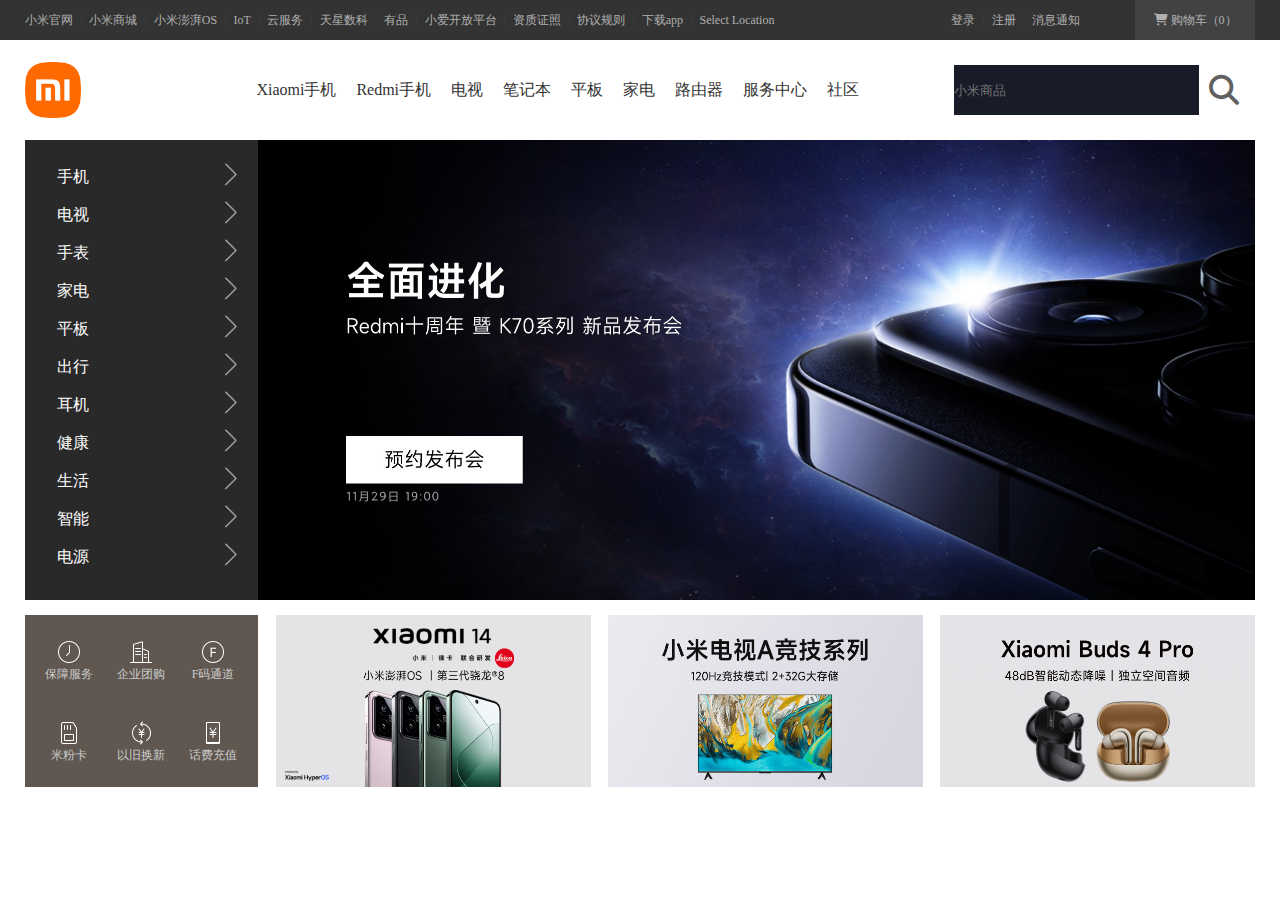
==== index.html @ 454fbfd1 "测试github pages" ====
<!DOCTYPE html>
<html lang="en">
<head>
    <meta charset="UTF-8">
    <title>小米商城</title>
    <link rel="stylesheet" href="css/all.min.css">
    <link rel="stylesheet" href="css/iconfont.css">
    <style>
        *{margin: 0;padding: 0;}
        a{text-decoration: none;color: white;}
        li{list-style: none;}
        @keyframes jianbian{
            0%{opacity: 0;}
            25%{opacity: 0.25;}
            50%{opacity: 0.5;}
            75%{opacity: 0.75;}
            100%{opacity: 1;}
        }
        #banner{
            height: 40px;
            margin: 0;padding: 0;
            background-color: rgb(51, 51, 51);
        }
        #banner #content{
            width: 1230px;
            margin: 0 auto;
        }
        #banner #content .banner1 ul {
            width: 100%;height: 100%;
        }
        #banner #content .banner1 ul li{
            float: left;
            font-size: 12px;
            margin-top: 20px;
            transform: translateY(-50%);
        }
        #banner #content .banner1 ul li:hover a{
            color: white;
        }
        #banner #content .banner1 ul li::after{
            content: '|';
            color: rgb(62, 62, 62);
            margin: 0 7px;
        }
        #banner #content .banner1 ul li:nth-child(12)::after,
        #banner #content .banner1 ul li:nth-child(15)::after{
            content: '';
        }
        #banner #content .banner1 ul li:nth-child(13){
            margin-left: 163px;
        }
        #banner #content .banner1 ul li a{
            color: rgb(176, 176, 176);
        }
        #banner #content .banner2{
            display: flex;
            position: relative;
            align-items: center;
            justify-content: center;
            margin-left: 1110px;
            width: 120px;height: 40px;
            background-color: rgb(66, 66, 66);
        }
        #banner #content .banner2 a{
            font-size: 12px;
            color: rgb(176, 176, 176);
        }
        #banner #content .banner2:hover,
        #banner #content .banner2:hover a{
            color: orangered;
            background-color: white;
        }
        #banner #content .banner2:hover div{
            display: flex;
            align-items: center;
            justify-content: center;
            animation: jianbian 400ms linear 0ms 1 normal both;
            font-size: 12px;
            color: black;
        }
        #banner #content .banner2 div{
            display: none;
            position: absolute;
            z-index: 2;
            right: 0%;top: 40px;
            width: 330px;height: 100px;
            background-color: white;
            box-shadow: 0 2px 4px black;
        }
        #all{
            position: relative;
            width: 1230px;
            margin: 0 auto;
        }
        #top{
            position: relative;
            width: 1230px;
            height: 100px;
        }
        #top #logo{
            width: 56px;height: 56px;
            position: absolute;
            top: 50%;
            transform: translateY(-50%);
        }
        #top #r_nav,#top #search{
            position: absolute;
            top: 50%;left: 18%;
            transform: translateY(-50%);
        }
        #top #r_nav li{
            float: left;
            margin: 10px;
            text-align: center;
        }
        #top #r_nav li a{
            font-size: 16px;
            color: rgb(51, 51, 51);
        }
        #top #r_nav li a:hover{
            color: orangered;
        }
        #top #search{
            left: 929px;
            width: 301px;height: 50px;
            transform: translateY(-50%);
        }
        #top #search input{
            float: left;
            border: none;
            height: 50px;width: 245px;
            background-color: rgb(24, 27, 40);
        }
        #top #search input:focus {
            outline: none;
        }
        #top #search button{
            float: left;
            border: none;
            height: 50px;width: 50px;
            font-size: 30px;
            background-color: white;
            color: rgb(97, 97, 97);
        }
        #top #search button:hover{
            animation: jianbian 1000ms linear 0ms 1 normal both;
            background-color: orangered;
            color: white;
        }
        #left{
            position: absolute;
            z-index: 1;
            width: 233px;
            height: 460px;
            background-color: rgba(82, 82, 82, 0.5);
        }
        #left #left_nav{
            margin-top: 18px;
        }
        #left #left_nav,#left #left_nav li{
            width: 100%;
            padding: 0;
        }
        #left #left_nav li{
            margin: 0;
            line-height: 38px;
            text-indent: 2em;
            height: 38px;
        }
        #left #left_nav li span{
            display: block;
            color: white;
            width: 100%;
            height: 100%;
        }
        #left #left_nav li span::after{
            display: inline-block;
            margin-left: 55%;
            vertical-align: middle;
            width: 30px;height: 30px;
            content: '';
            background: url(images/箭头.png) no-repeat;
            background-size: 23px,23px;
        }
        #left #left_nav li:hover{
            background-color: orangered;
        }

        #left #left_nav .phone:hover #nav_phone,
        #nav_phone:hover,
        #left #left_nav .tv:hover #nav_tv,
        #nav_tv:hover,
        #left #left_nav .watch:hover #nav_watch,
        #nav_watch:hover,
        #left #left_nav .gear:hover #nav_gear,
        #nav_gear:hover,
        #left #left_nav .flat:hover #nav_flat,
        #nav_flat:hover,
        #left #left_nav .travel:hover #nav_travel,
        #nav_travel:hover,
        #left #left_nav .earphone:hover #nav_earphone,
        #nav_earphone:hover,
        #left #left_nav .health:hover #nav_health,
        #nav_health:hover,
        #left #left_nav .life:hover #nav_life,
        #nav_life:hover,
        #left #left_nav .mind:hover #nav_mind,
        #nav_mind:hover,
        #left #left_nav .power:hover #nav_power,
        #nav_power:hover{
            display: block;
        }

        #nav_phone,#nav_tv,#nav_watch,
        #nav_gear,#nav_flat,#nav_travel,
        #nav_earphone,#nav_health,
        #nav_life,#nav_mind,#nav_power{
            position: absolute;
            display: none;
            z-index: 1;
            left: 233px;top: 0;
            box-shadow: 2px 2px 5px gray;
            width: 300px;height: 460px;
            background-color: white;
        }
        #nav_phone dd,#nav_phone a,
        #nav_tv dd,#nav_tv a,
        #nav_watch dd,#nav_watch a,
        #nav_gear dd,#nav_gear a,
        #nav_flat dd,#nav_flat a,
        #nav_travel dd,#nav_travel a,
        #nav_earphone dd,#nav_earphone a,
        #nav_health dd,#nav_health a,
        #nav_life dd,#nav_life a,
        #nav_mind dd,#nav_mind a,
        #nav_power dd,#nav_power a{
            margin: 20px 0 0 0;
            text-align: center;
            font-size: 20px;
            color: black;

        }

        #nav_phone a:hover,
        #nav_tv a:hover,
        #nav_watch a:hover,
        #nav_gear a:hover,
        #nav_flat a:hover,
        #nav_travel a:hover,
        #nav_earphone a:hover,
        #nav_health a:hover,
        #nav_life a:hover,
        #nav_mind a:hover,
        #nav_power a:hover{
            color: orangered;
        }

        #main{
            position: absolute;
            z-index: 0;
            width: 1230px;
            height: 460px;
            background-color: yellow;
        }
        #bottom{
            width: 1230px;
            height: 172px;
        }
        #bottom #bottom1{
            float: left;
            width: 233px;
            height: 100%;
            background-color: rgb(95, 87, 80);
        }
        #bottom #bottom1 ul{
            width: 233px;
            height: 100%;
            padding: 0;
        }
        #bottom #bottom1 ul li{
            float: left;
            margin: 15px 0 13px 16px;
            width: 56px;
            text-align: center;
        }
        #bottom #bottom1 ul li a{
            font-size: 12px;
            color: rgb(204, 204, 204);
        }
        #bottom #bottom1 ul li a:hover{
            color: white;
        }
        #bottom #bottom1 ul li img{
            display: block;
            margin: 10px 0 0px 50%;
            transform: translateX(-50%);
        }
        #bottom #bottom2{
            float: left;
            margin-left: 18px;
            width: 979px;
            height: 100%;
        }
        #bottom #bottom2 div{
            float: left;
            margin-left: 17px;
            width: 315px;height: 100%;
        }
        #bottom #bottom2 div:first-child{
            margin-left: 0;
        }
        #box{
            width: 1230px;
            height: 460px;
            margin-bottom: 15px;
        }
    </style>
    <script>
        function resetsize(){
            var allWidth = document.getElementById('all').offsetWidth;
            if (window.innerWidth < allWidth) {
                document.body.style.width = allWidth + 'px';
            } else {
                document.body.style.width = '100%';
            }
        }
        window.addEventListener('resize', resetsize);
        window.addEventListener('pageshow',resetsize);
    </script>
</head>
<body>
    <div id="banner">
        <div id="content">
            <div class="banner1">
                <ul>
                    <li><a href="">小米官网</a></li>
                    <li><a href="">小米商城</a></li>
                    <li><a href="">小米澎湃OS</a></li>
                    <li><a href="">IoT</a></li>
                    <li><a href="">云服务</a></li>
                    <li><a href="">天星数科</a></li>
                    <li><a href="">有品</a></li>
                    <li><a href="">小爱开放平台</a></li>
                    <li><a href="">资质证照</a></li>
                    <li><a href="">协议规则</a></li>
                    <li><a href="">下载app</a></li>
                    <li><a href="">Select Location</a></li>
                    <li><a href="">登录</a></li>
                    <li><a href="">注册</a></li>
                    <li><a href="">消息通知</a></li>
                </ul>
            </div>
            <div class="banner2">
                <a href=""><i class="fa fa-shopping-cart"></i> 购物车（0）</a>
                <div><p>购物车中还没有商品，赶紧选购吧！</p></div>
            </div>
        </div>
    </div>
    <div id="all">
        <div id="top">
            <div id="logo">
                <a href=""><img src="images/logo-mi2.png" width="56" height="56" alt=""></a>
            </div>
            <div id="r_nav">
                <nav>
                    <li><a href="">Xiaomi手机</a></li>
                    <li><a href="">Redmi手机</a></li>
                    <li><a href="">电视</a></li>
                    <li><a href="">笔记本</a></li>
                    <li><a href="">平板</a></li>
                    <li><a href="">家电</a></li>
                    <li><a href="">路由器</a></li>
                    <li><a href="">服务中心</a></li>
                    <li><a href="">社区</a></li>
                </nav>
            </div>
            <div id="search">
                <input placeholder="小米商品" type="text">
                <button type="submit" class="fas fa-search"></button>
            </div>
        </div>

        <div id="box">
            <div id="left">
                <div id="left_nav">
                    <li class="phone"><span>手机</span>
                        <div id="nav_phone">
                            <dd><a href=""><img class="fa fa-mobile" src="" alt="">小米8</a></dd>
                            <dd><a href=""><img class="fa fa-mobile" src="" alt="">小米9</a></dd>
                            <dd><a href=""><img class="fa fa-mobile" src="" alt="">小米10</a></dd>
                            <dd><a href=""><img class="fa fa-mobile" src="" alt="">小米11</a></dd>
                            <dd><a href=""><img class="fa fa-mobile" src="" alt="">小米12</a></dd>
                            <dd><a href=""><img class="fa fa-mobile" src="" alt="">小米13</a></dd>
                            <dd><a href=""><img class="fa fa-mobile" src="" alt="">小米14</a></dd>
                        </div>
                    </li>
                    <li class="tv"><span>电视</span>
                        <div id="nav_tv">
                            <dd><a href=""><img class="fa fa-tv" src="" alt="">小米电视a</a></dd>
                            <dd><a href=""><img class="fa fa-tv" src="" alt="">小米电视b</a></dd>
                            <dd><a href=""><img class="fa fa-tv" src="" alt="">小米电视c</a></dd>
                            <dd><a href=""><img class="fa fa-tv" src="" alt="">小米电视d</a></dd>
                            <dd><a href=""><img class="fa fa-tv" src="" alt="">小米电视e</a></dd>
                            <dd><a href=""><img class="fa fa-tv" src="" alt="">小米电视f</a></dd>
                            <dd><a href=""><img class="fa fa-tv" src="" alt="">小米电视g</a></dd>
                        </div>
                    </li>
                    <li class="watch"><span>手表</span>
                        <div id="nav_watch">
                            <dd><a href=""><img class="iconfont icon-chuandaishebei" src="" alt="">小米手表a</a></dd>
                            <dd><a href=""><img class="iconfont icon-chuandaishebei" src="" alt="">小米手表b</a></dd>
                            <dd><a href=""><img class="iconfont icon-chuandaishebei" src="" alt="">小米手表c</a></dd>
                            <dd><a href=""><img class="iconfont icon-chuandaishebei" src="" alt="">小米手表d</a></dd>
                            <dd><a href=""><img class="iconfont icon-chuandaishebei" src="" alt="">小米手表e</a></dd>
                            <dd><a href=""><img class="iconfont icon-chuandaishebei" src="" alt="">小米手表f</a></dd>
                            <dd><a href=""><img class="iconfont icon-chuandaishebei" src="" alt="">小米手表g</a></dd>
                        </div>
                    </li>
                    <li class="gear"><span>家电</span>
                        <div id="nav_gear">
                            <dd><a href=""><img class="iconfont icon-jiaju-" src="" alt="">小米家具a</a></dd>
                            <dd><a href=""><img class="iconfont icon-jiaju-" src="" alt="">小米家具b</a></dd>
                            <dd><a href=""><img class="iconfont icon-jiaju-" src="" alt="">小米家具c</a></dd>
                            <dd><a href=""><img class="iconfont icon-jiaju-" src="" alt="">小米家具d</a></dd>
                            <dd><a href=""><img class="iconfont icon-jiaju-" src="" alt="">小米家具e</a></dd>
                            <dd><a href=""><img class="iconfont icon-jiaju-" src="" alt="">小米家具f</a></dd>
                            <dd><a href=""><img class="iconfont icon-jiaju-" src="" alt="">小米家具g</a></dd>
                        </div>
                    </li>
                    <li class="flat"><span>平板</span>
                        <div id="nav_flat">
                            <dd><a href=""><img class="iconfont icon-pingban" src="" alt="">小米平板a</a></dd>
                            <dd><a href=""><img class="iconfont icon-pingban" src="" alt="">小米平板b</a></dd>
                            <dd><a href=""><img class="iconfont icon-pingban" src="" alt="">小米平板c</a></dd>
                            <dd><a href=""><img class="iconfont icon-pingban" src="" alt="">小米平板d</a></dd>
                            <dd><a href=""><img class="iconfont icon-pingban" src="" alt="">小米平板e</a></dd>
                            <dd><a href=""><img class="iconfont icon-pingban" src="" alt="">小米平板f</a></dd>
                            <dd><a href=""><img class="iconfont icon-pingban" src="" alt="">小米平板g</a></dd>
                        </div>
                    </li>
                    <li class="travel"><span>出行</span>
                        <div id="nav_travel">
                            <dd><a href=""><img class="iconfont icon-zihangche" src="" alt="">小米出行a</a></dd>
                            <dd><a href=""><img class="iconfont icon-zihangche" src="" alt="">小米出行b</a></dd>
                            <dd><a href=""><img class="iconfont icon-zihangche" src="" alt="">小米出行c</a></dd>
                            <dd><a href=""><img class="iconfont icon-zihangche" src="" alt="">小米出行d</a></dd>
                            <dd><a href=""><img class="iconfont icon-zihangche" src="" alt="">小米出行e</a></dd>
                            <dd><a href=""><img class="iconfont icon-zihangche" src="" alt="">小米出行f</a></dd>
                            <dd><a href=""><img class="iconfont icon-zihangche" src="" alt="">小米出行g</a></dd>
                        </div>
                    </li>
                    <li class="earphone"><span>耳机</span>
                        <div id="nav_earphone">
                            <dd><a href=""><img class="iconfont icon-erji" src="" alt="">小米耳机a</a></dd>
                            <dd><a href=""><img class="iconfont icon-erji" src="" alt="">小米耳机b</a></dd>
                            <dd><a href=""><img class="iconfont icon-erji" src="" alt="">小米耳机c</a></dd>
                            <dd><a href=""><img class="iconfont icon-erji" src="" alt="">小米耳机d</a></dd>
                            <dd><a href=""><img class="iconfont icon-erji" src="" alt="">小米耳机e</a></dd>
                            <dd><a href=""><img class="iconfont icon-erji" src="" alt="">小米耳机f</a></dd>
                            <dd><a href=""><img class="iconfont icon-erji" src="" alt="">小米耳机g</a></dd>
                        </div>
                    </li>
                    <li class="health"><span>健康</span>
                        <div id="nav_health">
                            <dd><a href=""><img class="iconfont icon-jiankang" src="" alt="">洗手机</a></dd>
                            <dd><a href=""><img class="iconfont icon-jiankang" src="" alt="">剃须机</a></dd>
                            <dd><a href=""><img class="iconfont icon-jiankang" src="" alt="">牙刷</a></dd>
                            <dd><a href=""><img class="iconfont icon-jiankang" src="" alt="">吹风机</a></dd>
                            <dd><a href=""><img class="iconfont icon-jiankang" src="" alt="">走步机</a></dd>
                            <dd><a href=""><img class="iconfont icon-jiankang" src="" alt="">体脂秤</a></dd>
                            <dd><a href=""><img class="iconfont icon-jiankang" src="" alt="">米家筋膜枪</a></dd>
                        </div>
                    </li>
                    <li class="life"><span>生活</span>
                        <div id="nav_life">
                            <dd><a href=""><img class="iconfont icon-icon" src="" alt="">小肩包</a></dd>
                            <dd><a href=""><img class="iconfont icon-icon" src="" alt="">旅行箱</a></dd>
                            <dd><a href=""><img class="iconfont icon-icon" src="" alt="">收纳袋</a></dd>
                            <dd><a href=""><img class="iconfont icon-icon" src="" alt="">运动鞋</a></dd>
                            <dd><a href=""><img class="iconfont icon-icon" src="" alt="">眼镜</a></dd>
                            <dd><a href=""><img class="iconfont icon-icon" src="" alt="">螺丝刀</a></dd>
                            <dd><a href=""><img class="iconfont icon-icon" src="" alt="">水杯</a></dd>
                        </div>
                    </li>
                    <li class="mind"><span>智能</span>
                        <div id="nav_mind">
                            <dd><a href=""><img class="iconfont icon-wuguan" src="" alt="">CyberDog</a></dd>
                            <dd><a href=""><img class="iconfont icon-wuguan" src="" alt="">打印机</a></dd>
                            <dd><a href=""><img class="iconfont icon-wuguan" src="" alt="">小米路由器</a></dd>
                            <dd><a href=""><img class="iconfont icon-wuguan" src="" alt="">对讲机</a></dd>
                            <dd><a href=""><img class="iconfont icon-wuguan" src="" alt="">摄像头</a></dd>
                            <dd><a href=""><img class="iconfont icon-wuguan" src="" alt="">小爱音响</a></dd>
                            <dd><a href=""><img class="iconfont icon-wuguan" src="" alt="">智能门锁</a></dd>
                        </div>
                    </li>
                    <li class="power"><span>电源</span>
                        <div id="nav_power">
                            <dd><a href=""><img class="iconfont icon-dianyuan" src="" alt="">插排插座</a></dd>
                            <dd><a href=""><img class="iconfont icon-dianyuan" src="" alt="">移动电源</a></dd>
                            <dd><a href=""><img class="iconfont icon-dianyuan" src="" alt="">数据线</a></dd>
                            <dd><a href=""><img class="iconfont icon-dianyuan" src="" alt="">充电器</a></dd>
                            <dd><a href=""><img class="iconfont icon-dianyuan" src="" alt="">电池</a></dd>
                            <dd><a href=""><img class="iconfont icon-dianyuan" src="" alt="">黑鲨配件</a></dd>
                            <dd><a href=""><img class="iconfont icon-dianyuan" src="" alt="">其他配件</a></dd>
                        </div>
                    </li>
                </div>
            </div>
            <div id="main">
                <a href=""><img src="images/k70.jpg" width="100%" height="100%" alt=""></a>
            </div>
        </div>

        <div id="bottom">
            <div id="bottom1">
                <ul>
                    <li><a href=""><img src="images/fuwu.png" width="24" height="24" alt="">保障服务</a></li>
                    <li><a href=""><img src="images/qiye.png" width="24" height="24" alt="">企业团购</a></li>
                    <li><a href=""><img src="images/fcode.png" width="24" height="24" alt="">F码通道</a></li>
                    <li><a href=""><img src="images/mifengka.png" width="24" height="24" alt="">米粉卡</a></li>
                    <li><a href=""><img src="images/oldnew.png" width="24" height="24" alt="">以旧换新</a></li>
                    <li><a href=""><img src="images/huafei.png" width="24" height="24" alt="">话费充值</a></li>
                </ul>
            </div>
            <div id="bottom2">
                <div><a href=""><img src="images/buttom1.png" width="100%" height="100%" alt=""></a></div>
                <div><a href=""><img src="images/buttom2.png" width="100%" height="100%" alt=""></a></div>
                <div><a href=""><img src="images/buttom3.png" width="100%" height="100%" alt=""></a></div>
            </div>
        </div>
    </div>

</body>
</html>
---- css/iconfont.css ----
@font-face {
  font-family: "iconfont"; /* Project id 4343903 */
  src: url('../webfonts/ficonfont.woff2?t=1701054016685') format('woff2'),
       url('../webfonts/iconfont.woff?t=1701054016685') format('woff'),
       url('../webfonts/iconfont.ttf?t=1701054016685') format('truetype');
}

.iconfont {
  font-family: "iconfont" !important;
  font-size: 20px;
  -webkit-font-smoothing: antialiased;
  -moz-osx-font-smoothing: grayscale;
}

.icon-icon:before {
  content: "\e66c";
}

.icon-erji:before {
  content: "\e636";
}

.icon-wuguan:before {
  content: "\ec5f";
}

.icon-zihangche:before {
  content: "\ec69";
}

.icon-jiankang:before {
  content: "\e614";
}

.icon-dianyuan:before {
  content: "\e78e";
}

.icon-pingban:before {
  content: "\e641";
}

.icon-jiaju-:before {
  content: "\e82c";
}

.icon-chuandaishebei:before {
  content: "\e666";
}
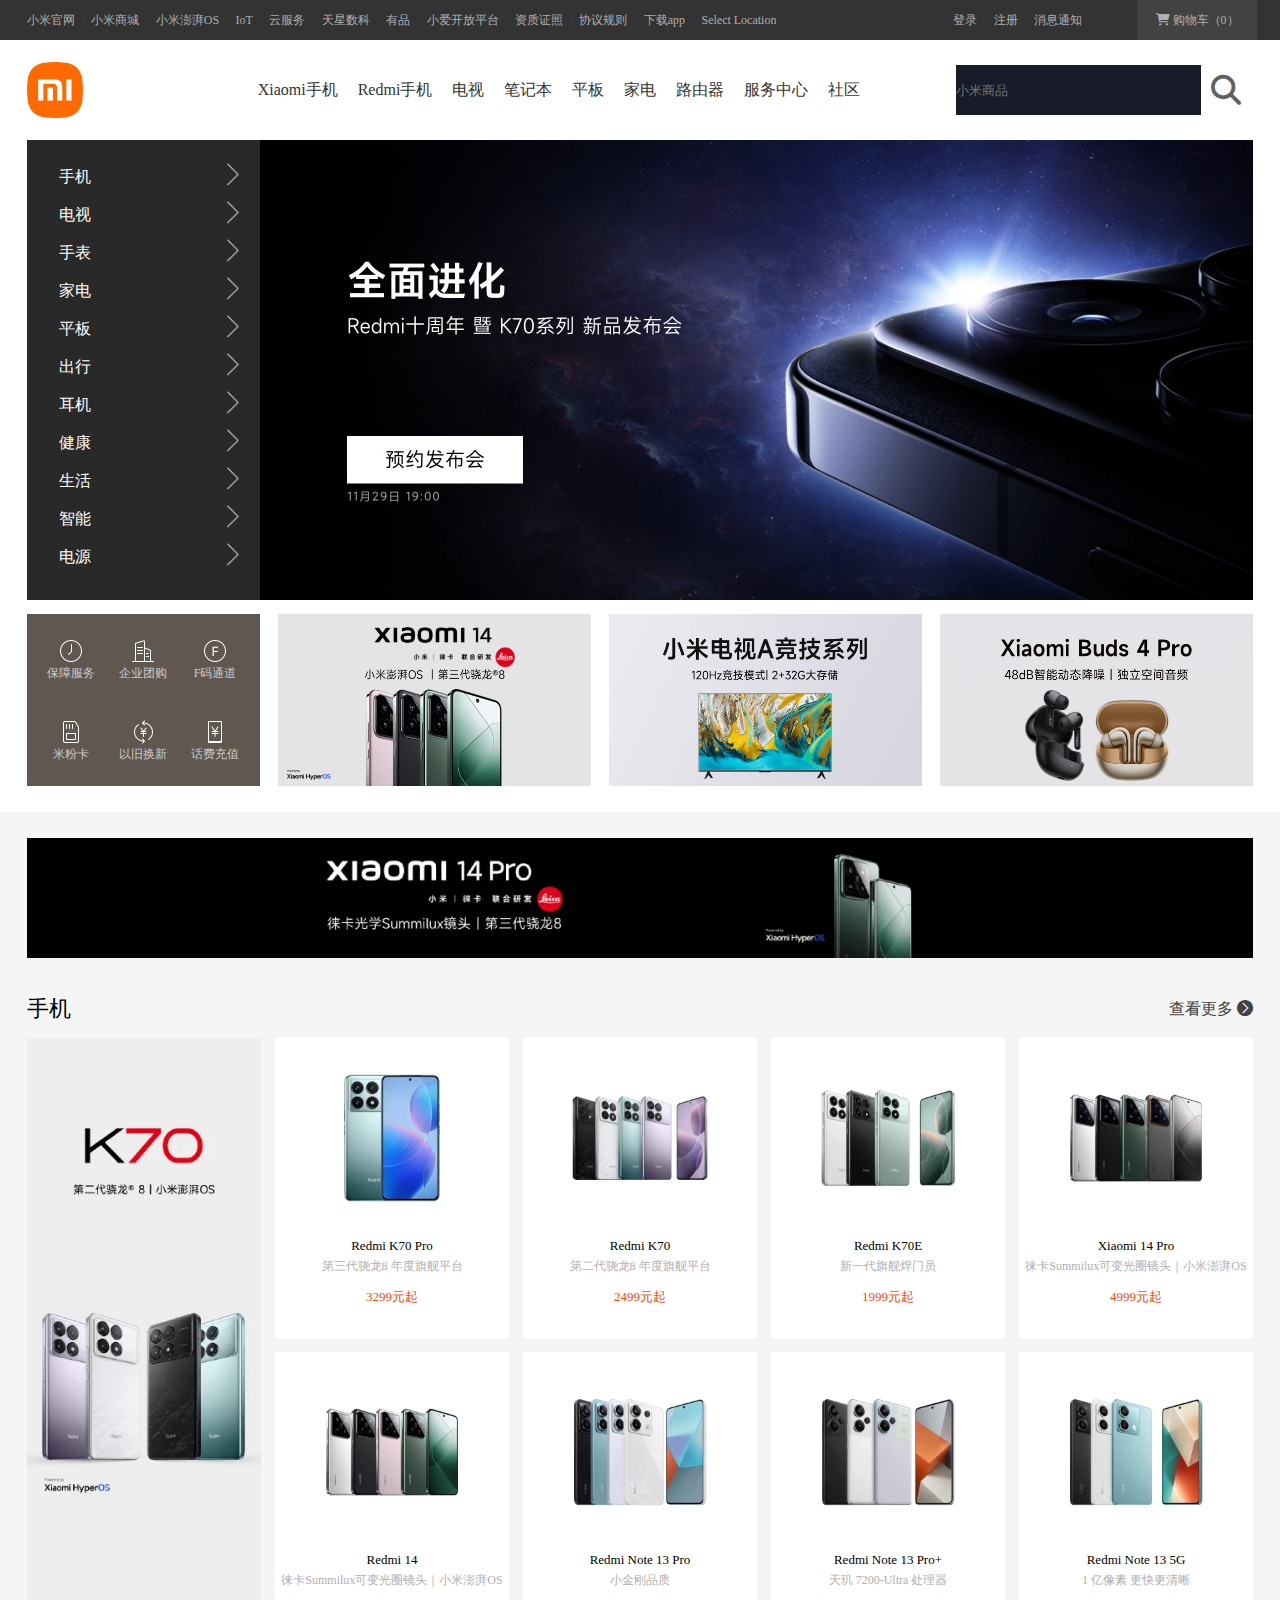
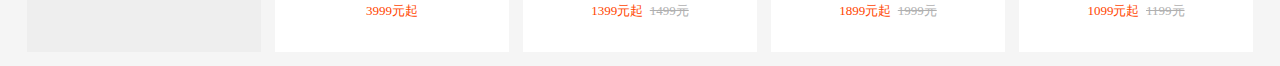
==== commit 572c3a0a: "完善网站下面部分" ====
--- a/index.html
+++ b/index.html
@@ -22,7 +22,7 @@
             background-color: rgb(51, 51, 51);
         }
         #banner #content{
-            width: 1230px;
+            width: 1226px;
             margin: 0 auto;
         }
         #banner #content .banner1 ul {
@@ -89,12 +89,12 @@
         }
         #all{
             position: relative;
-            width: 1230px;
+            width: 1226px;
             margin: 0 auto;
         }
         #top{
             position: relative;
-            width: 1230px;
+            width: 1226px;
             height: 100px;
         }
         #top #logo{
@@ -186,42 +186,33 @@
             background-color: orangered;
         }
 
-        #left #left_nav .phone:hover #nav_phone,
-        #nav_phone:hover,
-        #left #left_nav .tv:hover #nav_tv,
-        #nav_tv:hover,
-        #left #left_nav .watch:hover #nav_watch,
-        #nav_watch:hover,
-        #left #left_nav .gear:hover #nav_gear,
-        #nav_gear:hover,
-        #left #left_nav .flat:hover #nav_flat,
-        #nav_flat:hover,
-        #left #left_nav .travel:hover #nav_travel,
-        #nav_travel:hover,
-        #left #left_nav .earphone:hover #nav_earphone,
-        #nav_earphone:hover,
-        #left #left_nav .health:hover #nav_health,
-        #nav_health:hover,
-        #left #left_nav .life:hover #nav_life,
-        #nav_life:hover,
-        #left #left_nav .mind:hover #nav_mind,
-        #nav_mind:hover,
-        #left #left_nav .power:hover #nav_power,
-        #nav_power:hover{
-            display: block;
+        .phone:hover #nav_phone,
+        .tv:hover #nav_tv,
+        .watch:hover #nav_watch,
+        .gear:hover #nav_gear,
+        .flat:hover #nav_flat,
+        .travel:hover #nav_travel,
+        .earphone:hover #nav_earphone,
+        .health:hover #nav_health,
+        .life:hover #nav_life,
+        .mind:hover #nav_mind,
+        .power:hover #nav_power{
+            position: absolute;
+            z-index: 1;
+            left: 233px;top: 0;
+            box-shadow: 2px 2px 5px gray;
+            background-color: white;
+            display: flex;
+            flex-wrap: wrap;
+            flex-direction: column;
+            height: 460px;
         }
 
         #nav_phone,#nav_tv,#nav_watch,
         #nav_gear,#nav_flat,#nav_travel,
         #nav_earphone,#nav_health,
         #nav_life,#nav_mind,#nav_power{
-            position: absolute;
             display: none;
-            z-index: 1;
-            left: 233px;top: 0;
-            box-shadow: 2px 2px 5px gray;
-            width: 300px;height: 460px;
-            background-color: white;
         }
         #nav_phone dd,#nav_phone a,
         #nav_tv dd,#nav_tv a,
@@ -234,8 +225,9 @@
         #nav_life dd,#nav_life a,
         #nav_mind dd,#nav_mind a,
         #nav_power dd,#nav_power a{
-            margin: 20px 0 0 0;
-            text-align: center;
+            display: block;
+            width: 190px;
+            height: calc(100% / 5);
             font-size: 20px;
             color: black;
 
@@ -258,12 +250,12 @@
         #main{
             position: absolute;
             z-index: 0;
-            width: 1230px;
+            width: 1226px;
             height: 460px;
-            background-color: yellow;
         }
         #bottom{
-            width: 1230px;
+            margin-top: 473.5px;
+            width: 1226px;
             height: 172px;
         }
         #bottom #bottom1{
@@ -298,21 +290,95 @@
         #bottom #bottom2{
             float: left;
             margin-left: 18px;
-            width: 979px;
+            width: 975px;
             height: 100%;
         }
         #bottom #bottom2 div{
             float: left;
-            margin-left: 17px;
-            width: 315px;height: 100%;
+            margin-left: 18px;
+            width: 313px;height: 100%;
         }
         #bottom #bottom2 div:first-child{
             margin-left: 0;
         }
+        #all2{
+            margin-top: 26px;
+            background-color: rgb(245, 245, 245);
+        }
         #box{
-            width: 1230px;
-            height: 460px;
-            margin-bottom: 15px;
+            width: 1226px;
+            margin: 0 auto;
+        }
+        #banner2{
+            padding-top: 26px;
+            height: 120px;
+        }
+        #main2{
+            margin-top: 22.5px;
+            width: 1226px;height: 686px;
+        }
+        #top_nav2{
+            display: flex;
+            position: relative;
+            align-items: center;
+            height: 58px;
+        }
+        #top_nav2 h2{
+            font-size: 22px;
+            font-weight: 150;
+        }
+        #top_nav2 #more{
+            position: absolute;
+            right: 0;
+        }
+        #top_nav2 #more a{
+            color: rgb(66, 66, 66);
+        }
+        #top_nav2 #more a:hover{
+            color: orangered;
+        }
+        #content2{
+            position: relative;
+        }
+        #nav2_left{
+            position: absolute;
+            width: 234px;height: 614px;
+        }
+        #nav2_main{
+            position: absolute;
+            left: 234px;
+            width: 992px;height: 614px;
+        }
+        #content2 ul li{
+            float: left;
+            display: block;
+            text-align: center;
+            margin-left: 14px;
+            margin-bottom: 14px;
+            background-color: white;
+            width: 234px;height: 300px;
+        }
+        #content2 ul li img{
+            padding-top: 20px;
+        }
+        #content2 ul li h3{
+            padding-top: 16px;
+            font-weight: 400;
+            font-size: 13px;
+        }
+        #content2 ul li p:nth-of-type(1){
+            font-size: 12px;
+            padding-top: 4px;
+            color: rgb(176, 176, 176);
+        }
+        #content2 ul li p:nth-of-type(2){
+            padding-top: 13px;
+            color: orangered;
+            font-size: 13px;
+        }
+        #content2 ul li del{
+            color: rgb(176, 176, 176);
+            font-size: 13px;
         }
     </style>
     <script>
@@ -380,136 +446,136 @@
             </div>
         </div>
 
-        <div id="box">
-            <div id="left">
-                <div id="left_nav">
-                    <li class="phone"><span>手机</span>
-                        <div id="nav_phone">
-                            <dd><a href=""><img class="fa fa-mobile" src="" alt="">小米8</a></dd>
-                            <dd><a href=""><img class="fa fa-mobile" src="" alt="">小米9</a></dd>
-                            <dd><a href=""><img class="fa fa-mobile" src="" alt="">小米10</a></dd>
-                            <dd><a href=""><img class="fa fa-mobile" src="" alt="">小米11</a></dd>
-                            <dd><a href=""><img class="fa fa-mobile" src="" alt="">小米12</a></dd>
-                            <dd><a href=""><img class="fa fa-mobile" src="" alt="">小米13</a></dd>
-                            <dd><a href=""><img class="fa fa-mobile" src="" alt="">小米14</a></dd>
-                        </div>
-                    </li>
-                    <li class="tv"><span>电视</span>
-                        <div id="nav_tv">
-                            <dd><a href=""><img class="fa fa-tv" src="" alt="">小米电视a</a></dd>
-                            <dd><a href=""><img class="fa fa-tv" src="" alt="">小米电视b</a></dd>
-                            <dd><a href=""><img class="fa fa-tv" src="" alt="">小米电视c</a></dd>
-                            <dd><a href=""><img class="fa fa-tv" src="" alt="">小米电视d</a></dd>
-                            <dd><a href=""><img class="fa fa-tv" src="" alt="">小米电视e</a></dd>
-                            <dd><a href=""><img class="fa fa-tv" src="" alt="">小米电视f</a></dd>
-                            <dd><a href=""><img class="fa fa-tv" src="" alt="">小米电视g</a></dd>
-                        </div>
-                    </li>
-                    <li class="watch"><span>手表</span>
-                        <div id="nav_watch">
-                            <dd><a href=""><img class="iconfont icon-chuandaishebei" src="" alt="">小米手表a</a></dd>
-                            <dd><a href=""><img class="iconfont icon-chuandaishebei" src="" alt="">小米手表b</a></dd>
-                            <dd><a href=""><img class="iconfont icon-chuandaishebei" src="" alt="">小米手表c</a></dd>
-                            <dd><a href=""><img class="iconfont icon-chuandaishebei" src="" alt="">小米手表d</a></dd>
-                            <dd><a href=""><img class="iconfont icon-chuandaishebei" src="" alt="">小米手表e</a></dd>
-                            <dd><a href=""><img class="iconfont icon-chuandaishebei" src="" alt="">小米手表f</a></dd>
-                            <dd><a href=""><img class="iconfont icon-chuandaishebei" src="" alt="">小米手表g</a></dd>
-                        </div>
-                    </li>
-                    <li class="gear"><span>家电</span>
-                        <div id="nav_gear">
-                            <dd><a href=""><img class="iconfont icon-jiaju-" src="" alt="">小米家具a</a></dd>
-                            <dd><a href=""><img class="iconfont icon-jiaju-" src="" alt="">小米家具b</a></dd>
-                            <dd><a href=""><img class="iconfont icon-jiaju-" src="" alt="">小米家具c</a></dd>
-                            <dd><a href=""><img class="iconfont icon-jiaju-" src="" alt="">小米家具d</a></dd>
-                            <dd><a href=""><img class="iconfont icon-jiaju-" src="" alt="">小米家具e</a></dd>
-                            <dd><a href=""><img class="iconfont icon-jiaju-" src="" alt="">小米家具f</a></dd>
-                            <dd><a href=""><img class="iconfont icon-jiaju-" src="" alt="">小米家具g</a></dd>
-                        </div>
-                    </li>
-                    <li class="flat"><span>平板</span>
-                        <div id="nav_flat">
-                            <dd><a href=""><img class="iconfont icon-pingban" src="" alt="">小米平板a</a></dd>
-                            <dd><a href=""><img class="iconfont icon-pingban" src="" alt="">小米平板b</a></dd>
-                            <dd><a href=""><img class="iconfont icon-pingban" src="" alt="">小米平板c</a></dd>
-                            <dd><a href=""><img class="iconfont icon-pingban" src="" alt="">小米平板d</a></dd>
-                            <dd><a href=""><img class="iconfont icon-pingban" src="" alt="">小米平板e</a></dd>
-                            <dd><a href=""><img class="iconfont icon-pingban" src="" alt="">小米平板f</a></dd>
-                            <dd><a href=""><img class="iconfont icon-pingban" src="" alt="">小米平板g</a></dd>
-                        </div>
-                    </li>
-                    <li class="travel"><span>出行</span>
-                        <div id="nav_travel">
-                            <dd><a href=""><img class="iconfont icon-zihangche" src="" alt="">小米出行a</a></dd>
-                            <dd><a href=""><img class="iconfont icon-zihangche" src="" alt="">小米出行b</a></dd>
-                            <dd><a href=""><img class="iconfont icon-zihangche" src="" alt="">小米出行c</a></dd>
-                            <dd><a href=""><img class="iconfont icon-zihangche" src="" alt="">小米出行d</a></dd>
-                            <dd><a href=""><img class="iconfont icon-zihangche" src="" alt="">小米出行e</a></dd>
-                            <dd><a href=""><img class="iconfont icon-zihangche" src="" alt="">小米出行f</a></dd>
-                            <dd><a href=""><img class="iconfont icon-zihangche" src="" alt="">小米出行g</a></dd>
-                        </div>
-                    </li>
-                    <li class="earphone"><span>耳机</span>
-                        <div id="nav_earphone">
-                            <dd><a href=""><img class="iconfont icon-erji" src="" alt="">小米耳机a</a></dd>
-                            <dd><a href=""><img class="iconfont icon-erji" src="" alt="">小米耳机b</a></dd>
-                            <dd><a href=""><img class="iconfont icon-erji" src="" alt="">小米耳机c</a></dd>
-                            <dd><a href=""><img class="iconfont icon-erji" src="" alt="">小米耳机d</a></dd>
-                            <dd><a href=""><img class="iconfont icon-erji" src="" alt="">小米耳机e</a></dd>
-                            <dd><a href=""><img class="iconfont icon-erji" src="" alt="">小米耳机f</a></dd>
-                            <dd><a href=""><img class="iconfont icon-erji" src="" alt="">小米耳机g</a></dd>
-                        </div>
-                    </li>
-                    <li class="health"><span>健康</span>
-                        <div id="nav_health">
-                            <dd><a href=""><img class="iconfont icon-jiankang" src="" alt="">洗手机</a></dd>
-                            <dd><a href=""><img class="iconfont icon-jiankang" src="" alt="">剃须机</a></dd>
-                            <dd><a href=""><img class="iconfont icon-jiankang" src="" alt="">牙刷</a></dd>
-                            <dd><a href=""><img class="iconfont icon-jiankang" src="" alt="">吹风机</a></dd>
-                            <dd><a href=""><img class="iconfont icon-jiankang" src="" alt="">走步机</a></dd>
-                            <dd><a href=""><img class="iconfont icon-jiankang" src="" alt="">体脂秤</a></dd>
-                            <dd><a href=""><img class="iconfont icon-jiankang" src="" alt="">米家筋膜枪</a></dd>
-                        </div>
-                    </li>
-                    <li class="life"><span>生活</span>
-                        <div id="nav_life">
-                            <dd><a href=""><img class="iconfont icon-icon" src="" alt="">小肩包</a></dd>
-                            <dd><a href=""><img class="iconfont icon-icon" src="" alt="">旅行箱</a></dd>
-                            <dd><a href=""><img class="iconfont icon-icon" src="" alt="">收纳袋</a></dd>
-                            <dd><a href=""><img class="iconfont icon-icon" src="" alt="">运动鞋</a></dd>
-                            <dd><a href=""><img class="iconfont icon-icon" src="" alt="">眼镜</a></dd>
-                            <dd><a href=""><img class="iconfont icon-icon" src="" alt="">螺丝刀</a></dd>
-                            <dd><a href=""><img class="iconfont icon-icon" src="" alt="">水杯</a></dd>
-                        </div>
-                    </li>
-                    <li class="mind"><span>智能</span>
-                        <div id="nav_mind">
-                            <dd><a href=""><img class="iconfont icon-wuguan" src="" alt="">CyberDog</a></dd>
-                            <dd><a href=""><img class="iconfont icon-wuguan" src="" alt="">打印机</a></dd>
-                            <dd><a href=""><img class="iconfont icon-wuguan" src="" alt="">小米路由器</a></dd>
-                            <dd><a href=""><img class="iconfont icon-wuguan" src="" alt="">对讲机</a></dd>
-                            <dd><a href=""><img class="iconfont icon-wuguan" src="" alt="">摄像头</a></dd>
-                            <dd><a href=""><img class="iconfont icon-wuguan" src="" alt="">小爱音响</a></dd>
-                            <dd><a href=""><img class="iconfont icon-wuguan" src="" alt="">智能门锁</a></dd>
-                        </div>
-                    </li>
-                    <li class="power"><span>电源</span>
-                        <div id="nav_power">
-                            <dd><a href=""><img class="iconfont icon-dianyuan" src="" alt="">插排插座</a></dd>
-                            <dd><a href=""><img class="iconfont icon-dianyuan" src="" alt="">移动电源</a></dd>
-                            <dd><a href=""><img class="iconfont icon-dianyuan" src="" alt="">数据线</a></dd>
-                            <dd><a href=""><img class="iconfont icon-dianyuan" src="" alt="">充电器</a></dd>
-                            <dd><a href=""><img class="iconfont icon-dianyuan" src="" alt="">电池</a></dd>
-                            <dd><a href=""><img class="iconfont icon-dianyuan" src="" alt="">黑鲨配件</a></dd>
-                            <dd><a href=""><img class="iconfont icon-dianyuan" src="" alt="">其他配件</a></dd>
-                        </div>
-                    </li>
-                </div>
-            </div>
-            <div id="main">
-                <a href=""><img src="images/k70.jpg" width="100%" height="100%" alt=""></a>
+
+        <div id="left">
+            <div id="left_nav">
+                <li class="phone"><span>手机</span>
+                    <div id="nav_phone">
+                        <dd><a href=""><img class="fa fa-mobile" src="" alt="">小米8</a></dd>
+                        <dd><a href=""><img class="fa fa-mobile" src="" alt="">小米9</a></dd>
+                        <dd><a href=""><img class="fa fa-mobile" src="" alt="">小米10</a></dd>
+                        <dd><a href=""><img class="fa fa-mobile" src="" alt="">小米11</a></dd>
+                        <dd><a href=""><img class="fa fa-mobile" src="" alt="">小米12</a></dd>
+                        <dd><a href=""><img class="fa fa-mobile" src="" alt="">小米13</a></dd>
+                        <dd><a href=""><img class="fa fa-mobile" src="" alt="">小米14</a></dd>
+                    </div>
+                </li>
+                <li class="tv"><span>电视</span>
+                    <div id="nav_tv">
+                        <dd><a href=""><img class="fa fa-tv" src="" alt="">小米电视a</a></dd>
+                        <dd><a href=""><img class="fa fa-tv" src="" alt="">小米电视b</a></dd>
+                        <dd><a href=""><img class="fa fa-tv" src="" alt="">小米电视c</a></dd>
+                        <dd><a href=""><img class="fa fa-tv" src="" alt="">小米电视d</a></dd>
+                        <dd><a href=""><img class="fa fa-tv" src="" alt="">小米电视e</a></dd>
+                        <dd><a href=""><img class="fa fa-tv" src="" alt="">小米电视f</a></dd>
+                        <dd><a href=""><img class="fa fa-tv" src="" alt="">小米电视g</a></dd>
+                    </div>
+                </li>
+                <li class="watch"><span>手表</span>
+                    <div id="nav_watch">
+                        <dd><a href=""><img class="iconfont icon-chuandaishebei" src="" alt="">小米手表a</a></dd>
+                        <dd><a href=""><img class="iconfont icon-chuandaishebei" src="" alt="">小米手表b</a></dd>
+                        <dd><a href=""><img class="iconfont icon-chuandaishebei" src="" alt="">小米手表c</a></dd>
+                        <dd><a href=""><img class="iconfont icon-chuandaishebei" src="" alt="">小米手表d</a></dd>
+                        <dd><a href=""><img class="iconfont icon-chuandaishebei" src="" alt="">小米手表e</a></dd>
+                        <dd><a href=""><img class="iconfont icon-chuandaishebei" src="" alt="">小米手表f</a></dd>
+                        <dd><a href=""><img class="iconfont icon-chuandaishebei" src="" alt="">小米手表g</a></dd>
+                    </div>
+                </li>
+                <li class="gear"><span>家电</span>
+                    <div id="nav_gear">
+                        <dd><a href=""><img class="iconfont icon-jiaju-" src="" alt="">小米家具a</a></dd>
+                        <dd><a href=""><img class="iconfont icon-jiaju-" src="" alt="">小米家具b</a></dd>
+                        <dd><a href=""><img class="iconfont icon-jiaju-" src="" alt="">小米家具c</a></dd>
+                        <dd><a href=""><img class="iconfont icon-jiaju-" src="" alt="">小米家具d</a></dd>
+                        <dd><a href=""><img class="iconfont icon-jiaju-" src="" alt="">小米家具e</a></dd>
+                        <dd><a href=""><img class="iconfont icon-jiaju-" src="" alt="">小米家具f</a></dd>
+                        <dd><a href=""><img class="iconfont icon-jiaju-" src="" alt="">小米家具g</a></dd>
+                    </div>
+                </li>
+                <li class="flat"><span>平板</span>
+                    <div id="nav_flat">
+                        <dd><a href=""><img class="iconfont icon-pingban" src="" alt="">小米平板a</a></dd>
+                        <dd><a href=""><img class="iconfont icon-pingban" src="" alt="">小米平板b</a></dd>
+                        <dd><a href=""><img class="iconfont icon-pingban" src="" alt="">小米平板c</a></dd>
+                        <dd><a href=""><img class="iconfont icon-pingban" src="" alt="">小米平板d</a></dd>
+                        <dd><a href=""><img class="iconfont icon-pingban" src="" alt="">小米平板e</a></dd>
+                        <dd><a href=""><img class="iconfont icon-pingban" src="" alt="">小米平板f</a></dd>
+                        <dd><a href=""><img class="iconfont icon-pingban" src="" alt="">小米平板g</a></dd>
+                    </div>
+                </li>
+                <li class="travel"><span>出行</span>
+                    <div id="nav_travel">
+                        <dd><a href=""><img class="iconfont icon-zihangche" src="" alt="">小米出行a</a></dd>
+                        <dd><a href=""><img class="iconfont icon-zihangche" src="" alt="">小米出行b</a></dd>
+                        <dd><a href=""><img class="iconfont icon-zihangche" src="" alt="">小米出行c</a></dd>
+                        <dd><a href=""><img class="iconfont icon-zihangche" src="" alt="">小米出行d</a></dd>
+                        <dd><a href=""><img class="iconfont icon-zihangche" src="" alt="">小米出行e</a></dd>
+                        <dd><a href=""><img class="iconfont icon-zihangche" src="" alt="">小米出行f</a></dd>
+                        <dd><a href=""><img class="iconfont icon-zihangche" src="" alt="">小米出行g</a></dd>
+                    </div>
+                </li>
+                <li class="earphone"><span>耳机</span>
+                    <div id="nav_earphone">
+                        <dd><a href=""><img class="iconfont icon-erji" src="" alt="">小米耳机a</a></dd>
+                        <dd><a href=""><img class="iconfont icon-erji" src="" alt="">小米耳机b</a></dd>
+                        <dd><a href=""><img class="iconfont icon-erji" src="" alt="">小米耳机c</a></dd>
+                        <dd><a href=""><img class="iconfont icon-erji" src="" alt="">小米耳机d</a></dd>
+                        <dd><a href=""><img class="iconfont icon-erji" src="" alt="">小米耳机e</a></dd>
+                        <dd><a href=""><img class="iconfont icon-erji" src="" alt="">小米耳机f</a></dd>
+                        <dd><a href=""><img class="iconfont icon-erji" src="" alt="">小米耳机g</a></dd>
+                    </div>
+                </li>
+                <li class="health"><span>健康</span>
+                    <div id="nav_health">
+                        <dd><a href=""><img class="iconfont icon-jiankang" src="" alt="">洗手机</a></dd>
+                        <dd><a href=""><img class="iconfont icon-jiankang" src="" alt="">剃须机</a></dd>
+                        <dd><a href=""><img class="iconfont icon-jiankang" src="" alt="">牙刷</a></dd>
+                        <dd><a href=""><img class="iconfont icon-jiankang" src="" alt="">吹风机</a></dd>
+                        <dd><a href=""><img class="iconfont icon-jiankang" src="" alt="">走步机</a></dd>
+                        <dd><a href=""><img class="iconfont icon-jiankang" src="" alt="">体脂秤</a></dd>
+                        <dd><a href=""><img class="iconfont icon-jiankang" src="" alt="">米家筋膜枪</a></dd>
+                    </div>
+                </li>
+                <li class="life"><span>生活</span>
+                    <div id="nav_life">
+                        <dd><a href=""><img class="iconfont icon-icon" src="" alt="">小肩包</a></dd>
+                        <dd><a href=""><img class="iconfont icon-icon" src="" alt="">旅行箱</a></dd>
+                        <dd><a href=""><img class="iconfont icon-icon" src="" alt="">收纳袋</a></dd>
+                        <dd><a href=""><img class="iconfont icon-icon" src="" alt="">运动鞋</a></dd>
+                        <dd><a href=""><img class="iconfont icon-icon" src="" alt="">眼镜</a></dd>
+                        <dd><a href=""><img class="iconfont icon-icon" src="" alt="">螺丝刀</a></dd>
+                        <dd><a href=""><img class="iconfont icon-icon" src="" alt="">水杯</a></dd>
+                    </div>
+                </li>
+                <li class="mind"><span>智能</span>
+                    <div id="nav_mind">
+                        <dd><a href=""><img class="iconfont icon-wuguan" src="" alt="">CyberDog</a></dd>
+                        <dd><a href=""><img class="iconfont icon-wuguan" src="" alt="">打印机</a></dd>
+                        <dd><a href=""><img class="iconfont icon-wuguan" src="" alt="">小米路由器</a></dd>
+                        <dd><a href=""><img class="iconfont icon-wuguan" src="" alt="">对讲机</a></dd>
+                        <dd><a href=""><img class="iconfont icon-wuguan" src="" alt="">摄像头</a></dd>
+                        <dd><a href=""><img class="iconfont icon-wuguan" src="" alt="">小爱音响</a></dd>
+                        <dd><a href=""><img class="iconfont icon-wuguan" src="" alt="">智能门锁</a></dd>
+                    </div>
+                </li>
+                <li class="power"><span>电源</span>
+                    <div id="nav_power">
+                        <dd><a href=""><img class="iconfont icon-dianyuan" src="" alt="">插排插座</a></dd>
+                        <dd><a href=""><img class="iconfont icon-dianyuan" src="" alt="">移动电源</a></dd>
+                        <dd><a href=""><img class="iconfont icon-dianyuan" src="" alt="">数据线</a></dd>
+                        <dd><a href=""><img class="iconfont icon-dianyuan" src="" alt="">充电器</a></dd>
+                        <dd><a href=""><img class="iconfont icon-dianyuan" src="" alt="">电池</a></dd>
+                        <dd><a href=""><img class="iconfont icon-dianyuan" src="" alt="">黑鲨配件</a></dd>
+                        <dd><a href=""><img class="iconfont icon-dianyuan" src="" alt="">其他配件</a></dd>
+                    </div>
+                </li>
             </div>
         </div>
+        <div id="main">
+            <a href=""><img src="images/k70.jpg" width="100%" height="100%" alt=""></a>
+        </div>
+
 
         <div id="bottom">
             <div id="bottom1">
@@ -529,6 +595,79 @@
             </div>
         </div>
     </div>
-
+    <div id="all2">
+        <div id="box">
+            <div id="banner2">
+                <img src="./images/mi14pro.jpg" width="1226" height="120" alt="">
+            </div>
+            <div id="main2">
+                <div id="top_nav2">
+                    <h2>手机</h2>
+                    <div id="more">
+                        <a href="" >查看更多 <i class="iconfont icon-jinrujiantouxiao"></i></a>
+                    </div>
+                </div>
+                <div id="content2">
+                    <div id="nav2_left">
+                        <img src="./images/k70col.jpg" width="234" height="614" alt="">
+                    </div>
+                    <div id="nav2_main">
+                        <ul>
+                            <li>
+                                <img src="./images/k70prolist1.jpg" width="160" height="160" alt="">
+                                <h3>Redmi K70 Pro</h3>
+                                <p>第三代骁龙8 年度旗舰平台</p>
+                                <p>3299元起</p>
+                            </li>
+                            <li>
+                                <img src="./images/k70list2.jpg" width="160" height="160" alt="">
+                                <h3>Redmi K70</h3>
+                                <p>第二代骁龙8 年度旗舰平台</p>
+                                <p>2499元起</p>
+                            </li>
+                            <li>
+                                <img src="./images/k70elist3.jpg" width="160" height="160" alt="">
+                                <h3>Redmi K70E</h3>
+                                <p>新一代旗舰焊门员</p>
+                                <p>1999元起</p>
+                            </li>
+                            <li>
+                                <img src="./images/mi14prolist4.jpg" width="160" height="160" alt="">
+                                <h3>Xiaomi 14 Pro</h3>
+                                <p>徕卡Summilux可变光圈镜头｜小米澎湃OS</p>
+                                <p>4999元起</p>
+                            </li>
+                            <li>
+                                <img src="./images/mi14list5.jpg" width="160" height="160" alt="">
+                                <h3>Redmi 14</h3>
+                                <p>徕卡Summilux可变光圈镜头｜小米澎湃OS</p>
+                                <p>3999元起</p>
+                            </li>
+                            <li>
+                                <img src="./images/redminote13prolist6.jpg" width="160" height="160" alt="">
+                                <h3>Redmi Note 13 Pro</h3>
+                                <p>小金刚品质</p>
+                                <p>1399元起&nbsp;&nbsp;<del>1499元</del></p>
+                            </li>
+                            <li>
+                                <img src="./images/redminote13pplist7.jpg" width="160" height="160" alt="">
+                                <h3>Redmi Note 13 Pro+</h3>
+                                <p> 天玑 7200-Ultra 处理器</p>
+                                <p>1899元起&nbsp;&nbsp;<del>1999元</del></p>
+                            </li>
+                            <li>
+                                <img src="./images/redminote135glist8.jpg" width="160" height="160" alt="">
+                                <h3>Redmi Note 13 5G</h3>
+                                <p> 1 亿像素 更快更清晰</p>
+                                <p>1099元起&nbsp;&nbsp;<del>1199元</del></p>
+                            </li>
+
+                        </ul>
+                    </div>
+                </div>
+            </div>
+
+        </div>
+    </div>
 </body>
 </html>--- a/css/iconfont.css
+++ b/css/iconfont.css
@@ -7,9 +7,22 @@
 
 .iconfont {
   font-family: "iconfont" !important;
-  font-size: 20px;
+  font-size: 16px;
+  font-style: normal;
   -webkit-font-smoothing: antialiased;
   -moz-osx-font-smoothing: grayscale;
+}
+
+.icon-jinrujiantouxiao:before {
+  content: "\e8b9";
+}
+
+.icon-xiangyoujiantou:before {
+  content: "\e65f";
+}
+
+.icon-xiangzuojiantou:before {
+  content: "\e660";
 }
 
 .icon-icon:before {
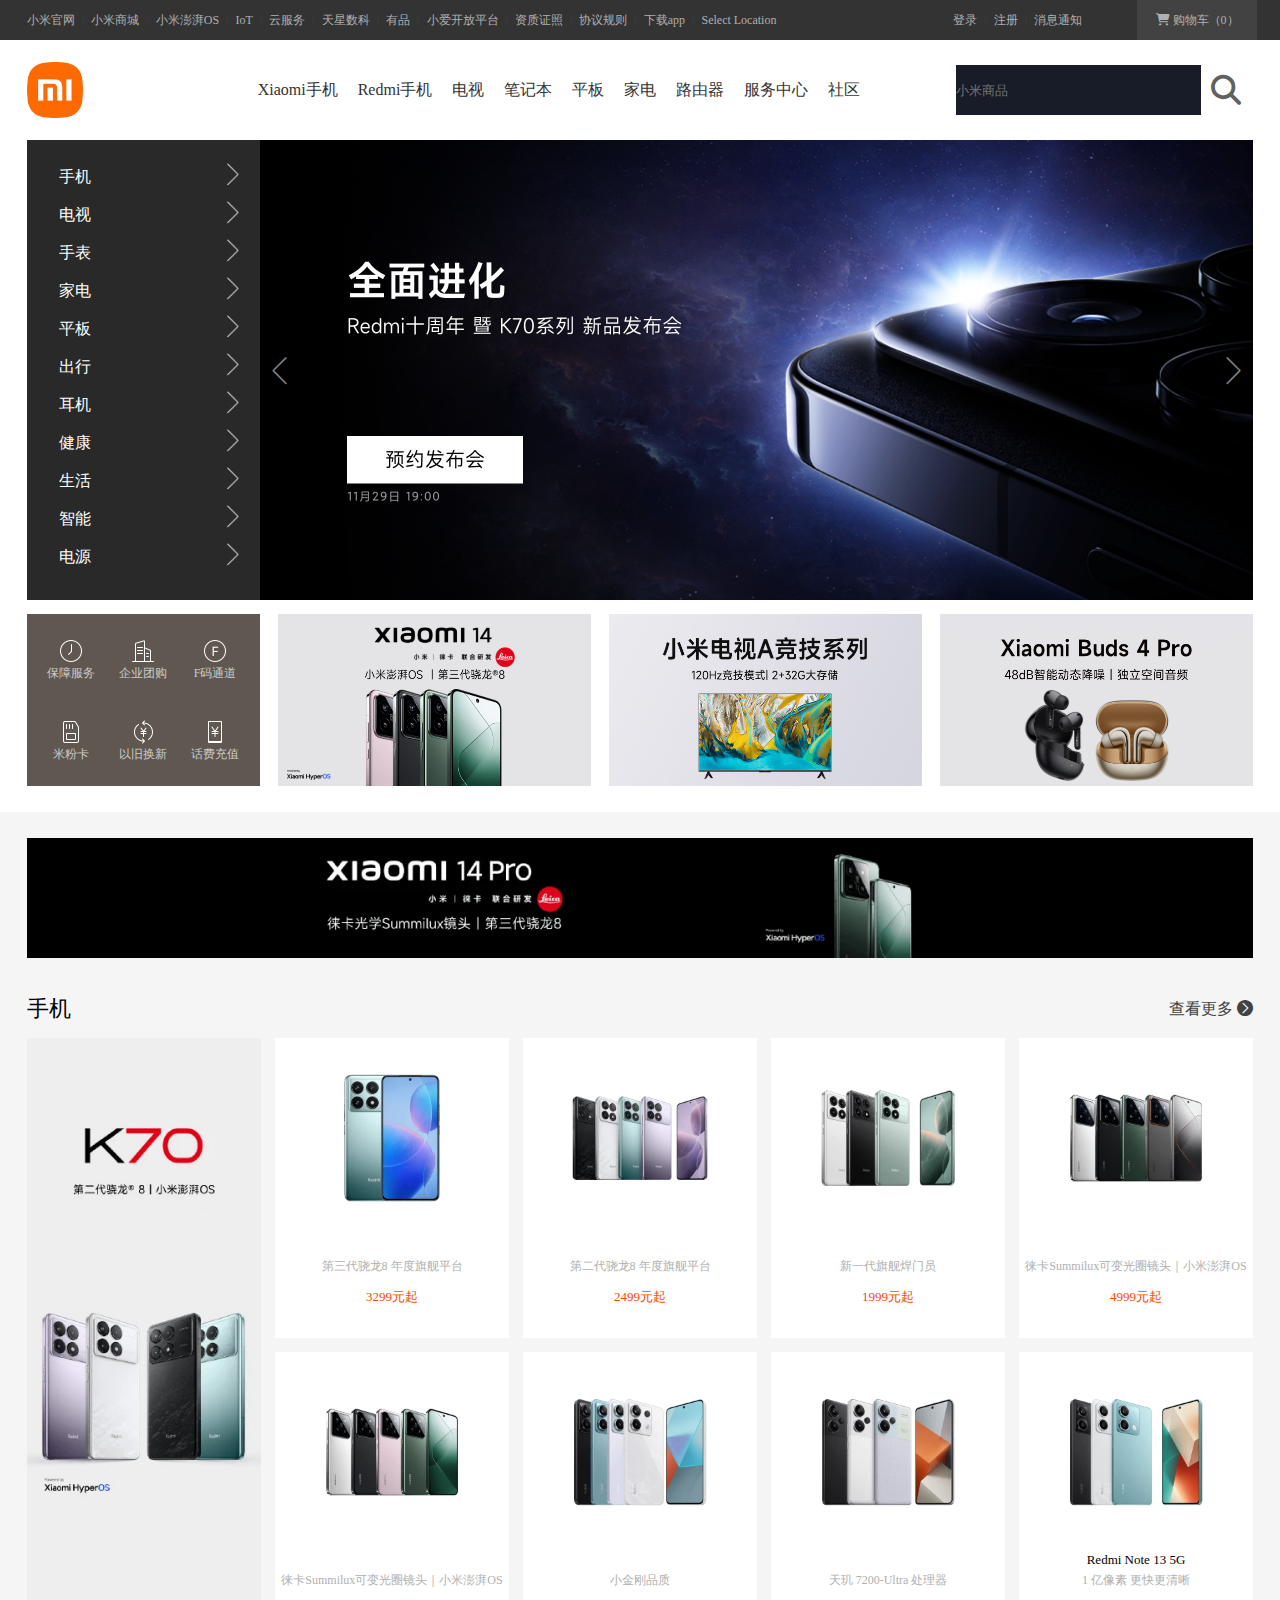
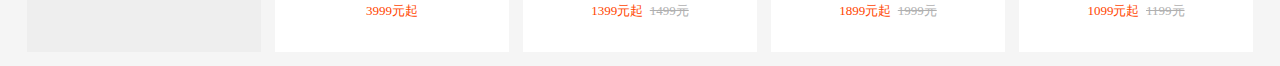
==== commit 68a84913: "完善细节,动画" ====
--- a/index.html
+++ b/index.html
@@ -10,11 +10,13 @@
         a{text-decoration: none;color: white;}
         li{list-style: none;}
         @keyframes jianbian{
-            0%{opacity: 0;}
-            25%{opacity: 0.25;}
             50%{opacity: 0.5;}
             75%{opacity: 0.75;}
             100%{opacity: 1;}
+        }
+        @keyframes pingyi{
+            0%{transform: translateY(0);}
+            100%{transform: translateY(-2px);}
         }
         #banner{
             height: 40px;
@@ -205,7 +207,7 @@
             display: flex;
             flex-wrap: wrap;
             flex-direction: column;
-            height: 460px;
+            height: 460px;width: 420px;
         }
 
         #nav_phone,#nav_tv,#nav_watch,
@@ -230,7 +232,6 @@
             height: calc(100% / 5);
             font-size: 20px;
             color: black;
-
         }
 
         #nav_phone a:hover,
@@ -253,6 +254,27 @@
             width: 1226px;
             height: 460px;
         }
+        #mainleft{
+            left: 233px;top: 50%;
+        }
+        #mainright{
+            right: 0;top: 50%;
+        }
+        #mainleft,#mainright{
+            position: absolute;
+            display: flex;
+            align-items: center;
+            justify-content: center;
+            width: 40px;height: 65px;
+            transform: translateY(-50%);
+        }
+        #mainleft i,#mainright i{
+            color: rgb(128, 128, 128);
+            font-size: 30px;
+        }
+        #mainleft:hover,#mainright:hover{
+            background-color: rgba(119, 119, 119,0.5);
+        }
         #bottom{
             margin-top: 473.5px;
             width: 1226px;
@@ -297,6 +319,10 @@
             float: left;
             margin-left: 18px;
             width: 313px;height: 100%;
+        }
+        #bottom #bottom2 div:hover{
+            transition: box-shadow .2s linear;
+            box-shadow: 0 5px 20px rgb(176, 176, 176);
         }
         #bottom #bottom2 div:first-child{
             margin-left: 0;
@@ -357,6 +383,11 @@
             margin-bottom: 14px;
             background-color: white;
             width: 234px;height: 300px;
+        }
+        #main2 li:hover{
+            transition: box-shadow .2s linear;
+            animation: pingyi 300ms ease-in-out 0ms 1 normal both;
+            box-shadow: 0 10px 15px rgb(176, 176, 176);
         }
         #content2 ul li img{
             padding-top: 20px;
@@ -446,7 +477,6 @@
             </div>
         </div>
 
-
         <div id="left">
             <div id="left_nav">
                 <li class="phone"><span>手机</span>
@@ -574,6 +604,12 @@
         </div>
         <div id="main">
             <a href=""><img src="images/k70.jpg" width="100%" height="100%" alt=""></a>
+            <div id="mainleft">
+                <i class="iconfont icon-xiangzuojiantou"></i>
+            </div>
+            <div id="mainright">
+                <i class="iconfont icon-xiangyoujiantou"></i>
+            </div>
         </div>
 
 
@@ -609,59 +645,74 @@
                 </div>
                 <div id="content2">
                     <div id="nav2_left">
-                        <img src="./images/k70col.jpg" width="234" height="614" alt="">
+                        <li><img src="./images/k70col.jpg" width="234" height="614" alt=""></li>
                     </div>
                     <div id="nav2_main">
                         <ul>
                             <li>
-                                <img src="./images/k70prolist1.jpg" width="160" height="160" alt="">
-                                <h3>Redmi K70 Pro</h3>
-                                <p>第三代骁龙8 年度旗舰平台</p>
-                                <p>3299元起</p>
+                                <a href="">
+                                    <img src="./images/k70prolist1.jpg" width="160" height="160" alt="">
+                                    <h3>Redmi K70 Pro</h3>
+                                    <p>第三代骁龙8 年度旗舰平台</p>
+                                    <p>3299元起</p>
+                                </a>
                             </li>
                             <li>
-                                <img src="./images/k70list2.jpg" width="160" height="160" alt="">
-                                <h3>Redmi K70</h3>
-                                <p>第二代骁龙8 年度旗舰平台</p>
-                                <p>2499元起</p>
+                                <a href="">
+                                    <img src="./images/k70list2.jpg" width="160" height="160" alt="">
+                                    <h3>Redmi K70</h3>
+                                    <p>第二代骁龙8 年度旗舰平台</p>
+                                    <p>2499元起</p>
+                                </a>
                             </li>
                             <li>
-                                <img src="./images/k70elist3.jpg" width="160" height="160" alt="">
-                                <h3>Redmi K70E</h3>
-                                <p>新一代旗舰焊门员</p>
-                                <p>1999元起</p>
+                                <a href="">
+                                    <img src="./images/k70elist3.jpg" width="160" height="160" alt="">
+                                    <h3>Redmi K70E</h3>
+                                    <p>新一代旗舰焊门员</p>
+                                    <p>1999元起</p>
+                                </a>
                             </li>
                             <li>
-                                <img src="./images/mi14prolist4.jpg" width="160" height="160" alt="">
-                                <h3>Xiaomi 14 Pro</h3>
-                                <p>徕卡Summilux可变光圈镜头｜小米澎湃OS</p>
-                                <p>4999元起</p>
+                                <a href="">
+                                    <img src="./images/mi14prolist4.jpg" width="160" height="160" alt="">
+                                    <h3>Xiaomi 14 Pro</h3>
+                                    <p>徕卡Summilux可变光圈镜头｜小米澎湃OS</p>
+                                    <p>4999元起</p>
+                                </a>
                             </li>
                             <li>
-                                <img src="./images/mi14list5.jpg" width="160" height="160" alt="">
-                                <h3>Redmi 14</h3>
-                                <p>徕卡Summilux可变光圈镜头｜小米澎湃OS</p>
-                                <p>3999元起</p>
+                                <a href="">
+                                    <img src="./images/mi14list5.jpg" width="160" height="160" alt="">
+                                    <h3>Redmi 14</h3>
+                                    <p>徕卡Summilux可变光圈镜头｜小米澎湃OS</p>
+                                    <p>3999元起</p>
+                                </a>
                             </li>
                             <li>
-                                <img src="./images/redminote13prolist6.jpg" width="160" height="160" alt="">
-                                <h3>Redmi Note 13 Pro</h3>
-                                <p>小金刚品质</p>
-                                <p>1399元起&nbsp;&nbsp;<del>1499元</del></p>
+                                <a href="">
+                                    <img src="./images/redminote13prolist6.jpg" width="160" height="160" alt="">
+                                    <h3>Redmi Note 13 Pro</h3>
+                                    <p>小金刚品质</p>
+                                    <p>1399元起&nbsp;&nbsp;<del>1499元</del></p>
+                                </a>
                             </li>
                             <li>
-                                <img src="./images/redminote13pplist7.jpg" width="160" height="160" alt="">
-                                <h3>Redmi Note 13 Pro+</h3>
-                                <p> 天玑 7200-Ultra 处理器</p>
-                                <p>1899元起&nbsp;&nbsp;<del>1999元</del></p>
+                                <a href="">
+                                    <img src="./images/redminote13pplist7.jpg" width="160" height="160" alt="">
+                                    <h3>Redmi Note 13 Pro+</h3>
+                                    <p> 天玑 7200-Ultra 处理器</p>
+                                    <p>1899元起&nbsp;&nbsp;<del>1999元</del></p>
+                                </a>
                             </li>
                             <li>
-                                <img src="./images/redminote135glist8.jpg" width="160" height="160" alt="">
-                                <h3>Redmi Note 13 5G</h3>
-                                <p> 1 亿像素 更快更清晰</p>
-                                <p>1099元起&nbsp;&nbsp;<del>1199元</del></p>
+                                <a href=""></a>
+                                    <img src="./images/redminote135glist8.jpg" width="160" height="160" alt="">
+                                    <h3>Redmi Note 13 5G</h3>
+                                    <p> 1 亿像素 更快更清晰</p>
+                                    <p>1099元起&nbsp;&nbsp;<del>1199元</del></p>
+                                </a>
                             </li>
-
                         </ul>
                     </div>
                 </div>
